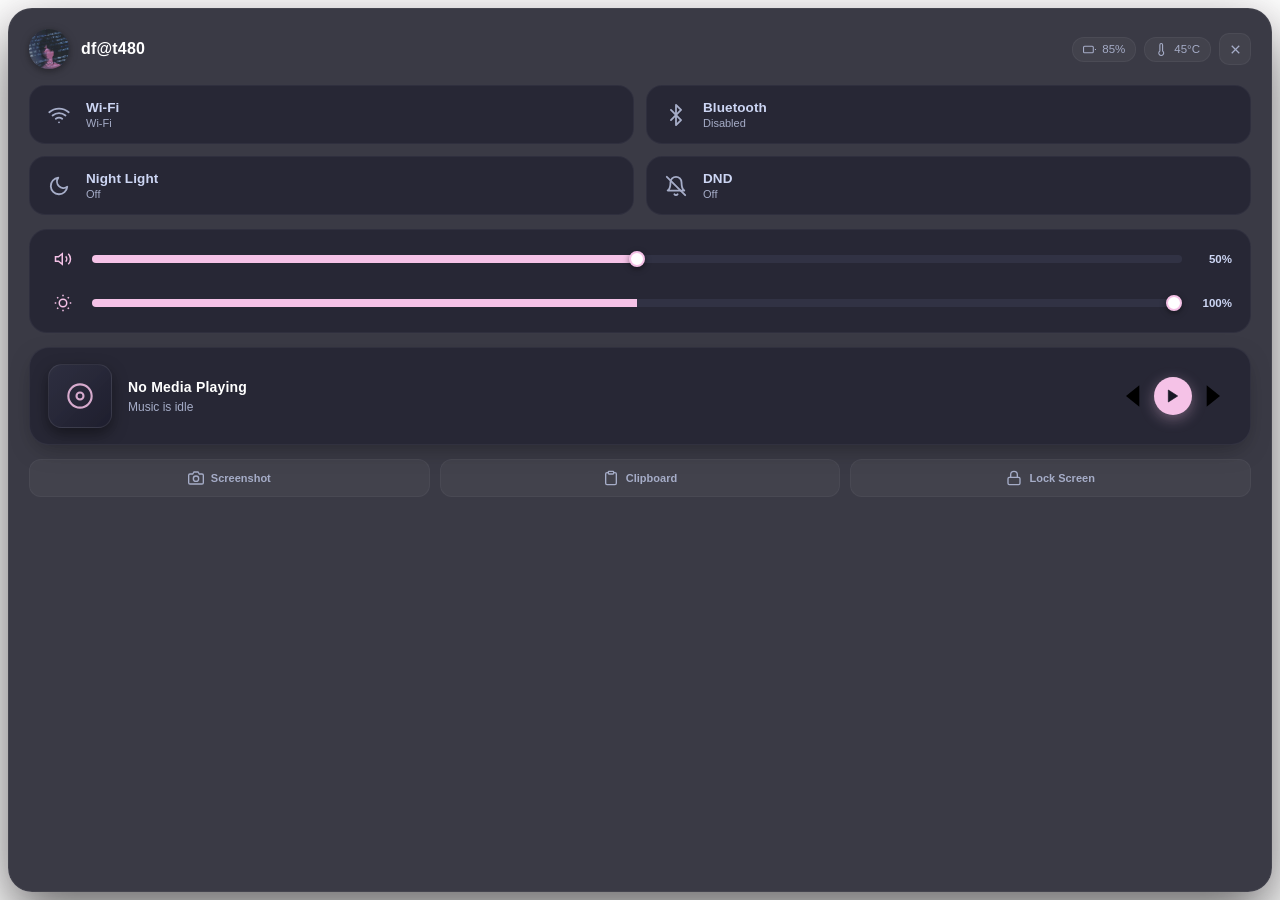
==== .local/share/bento-control/index.html @ 6d0f769f "refactor: rename caelestia to bento across repo & add real screenshot showcase" ====
<!DOCTYPE html>
<html lang="en">
<head>
  <meta charset="UTF-8">
  <meta name="viewport" content="width=device-width, initial-scale=1.0">
  <title>Bento Bento Control Center</title>
  <style>
    :root {
      --bg-base: rgba(24, 24, 37, 0.85);
      --card-bg: rgba(30, 30, 46, 0.65);
      --card-hover: rgba(49, 50, 68, 0.75);
      
      --accent: #f5c2e7;
      --accent-subtle: rgba(245, 194, 231, 0.14);
      --accent-glow: rgba(245, 194, 231, 0.35);
      --border-subtle: rgba(255, 255, 255, 0.05);
      --border-active: rgba(245, 194, 231, 0.45);
      
      --flamingo: #f5c2e7;
      --mauve: #cba6f7;
      --pink: #f5c2e7;
      --peach: #fab387;
      --yellow: #f9e2af;
      --green: #a6e3a1;
      --teal: #94e2d5;
      --sapphire: #74c7ec;
      --blue: #89b4fa;
      --red: #f38ba8;
      
      --text: #cdd6f4;
      --subtext: #a6adc8;
      --surface0: #313244;
      --surface1: #45475a;
      --mantle: #181825;
    }

    * {
      box-sizing: border-box;
      margin: 0;
      padding: 0;
      user-select: none;
      -webkit-user-select: none;
    }

    body {
      width: 100vw;
      height: 100vh;
      background: transparent;
      font-family: -apple-system, BlinkMacSystemFont, "JetBrains Mono", "SF Pro Display", "Inter", sans-serif;
      color: var(--text);
      overflow: hidden;
      display: flex;
      justify-content: center;
      align-items: center;
      padding: 8px;
    }

    .container {
      width: 100%;
      height: 100%;
      background: var(--bg-base);
      backdrop-filter: blur(32px) saturate(190%);
      -webkit-backdrop-filter: blur(32px) saturate(190%);
      border: 1px solid var(--border-subtle);
      border-radius: 24px;
      box-shadow: 0 24px 60px rgba(0, 0, 0, 0.6), 0 0 25px rgba(245, 194, 231, 0.08);
      display: flex;
      flex-direction: column;
      padding: 20px;
      gap: 14px;
      animation: modalFadeIn 0.22s cubic-bezier(0.16, 1, 0.3, 1);
    }

    @keyframes modalFadeIn {
      from {
        opacity: 0;
        transform: translateY(-8px) scale(0.98);
      }
      to {
        opacity: 1;
        transform: translateY(0) scale(1);
      }
    }

    /* ----------------------------------------------------
       1. HEADER ROW: Clear hierarchy, Bold username, Subtle stats
       ---------------------------------------------------- */
    .header {
      display: flex;
      align-items: center;
      justify-content: space-between;
      padding-bottom: 2px;
    }

    .user-profile {
      display: flex;
      align-items: center;
      gap: 12px;
    }

    .avatar-ring {
      width: 40px;
      height: 40px;
      border-radius: 50%;
      display: flex;
      align-items: center;
      justify-content: center;
      overflow: hidden;
      flex-shrink: 0;
      box-shadow: 0 2px 8px rgba(0, 0, 0, 0.4);
    }

    .avatar-img {
      width: 100%;
      height: 100%;
      object-fit: cover;
      display: block;
    }

    .user-meta {
      display: flex;
      flex-direction: column;
    }

    .user-name {
      font-size: 16px;
      font-weight: 700;
      letter-spacing: 0.2px;
      color: #ffffff;
    }

    .system-stats {
      display: flex;
      align-items: center;
      gap: 8px;
    }

    .stat-pill {
      background: rgba(255, 255, 255, 0.04);
      border: 1px solid rgba(255, 255, 255, 0.05);
      padding: 5px 10px;
      border-radius: 12px;
      font-size: 11.5px;
      font-weight: 500;
      display: flex;
      align-items: center;
      gap: 6px;
      color: var(--subtext);
      transition: all 0.2s ease;
    }

    .stat-pill:hover {
      background: rgba(255, 255, 255, 0.08);
      color: var(--text);
    }

    .stat-pill svg {
      width: 13px;
      height: 13px;
      fill: none;
      stroke: currentColor;
      stroke-width: 2;
    }

    .btn-icon {
      background: rgba(255, 255, 255, 0.04);
      border: 1px solid rgba(255, 255, 255, 0.05);
      color: var(--subtext);
      width: 32px;
      height: 32px;
      border-radius: 10px;
      display: flex;
      align-items: center;
      justify-content: center;
      cursor: pointer;
      transition: all 0.2s ease;
    }

    .btn-icon:hover {
      background: rgba(255, 255, 255, 0.1);
      color: #ffffff;
      transform: scale(1.05);
    }

    .btn-icon svg {
      width: 15px;
      height: 15px;
      stroke: currentColor;
      fill: none;
      stroke-width: 2;
    }

    /* ----------------------------------------------------
       2. TOGGLE GRID: Stateful 2x2 grid
          - Drop nested icon squircle boxes
          - Icon sits directly on card with tinting
          - Clean surface separation, no border clutter
       ---------------------------------------------------- */
    .toggle-grid {
      display: grid;
      grid-template-columns: 1fr 1fr;
      gap: 12px;
    }

    .toggle-card {
      background: var(--card-bg);
      border: 1px solid rgba(255, 255, 255, 0.04);
      border-radius: 16px;
      padding: 14px 16px;
      display: flex;
      align-items: center;
      gap: 14px;
      cursor: pointer;
      position: relative;
      overflow: hidden;
      transition: all 0.22s cubic-bezier(0.16, 1, 0.3, 1);
    }

    .toggle-card:hover {
      background: var(--card-hover);
      border-color: rgba(255, 255, 255, 0.08);
      transform: translateY(-1px);
    }

    .toggle-card:active {
      transform: scale(0.98);
    }

    .toggle-card.active {
      background: var(--accent-subtle);
      border-color: var(--border-active);
      box-shadow: 0 4px 20px -4px var(--accent-glow);
    }

    /* Direct icon placement: no nested squircle */
    .toggle-icon-box {
      width: 26px;
      height: 26px;
      background: transparent !important;
      border-radius: 0 !important;
      box-shadow: none !important;
      display: flex;
      align-items: center;
      justify-content: center;
      flex-shrink: 0;
    }

    .toggle-icon-box svg {
      width: 22px;
      height: 22px;
      stroke: var(--subtext);
      fill: none;
      stroke-width: 2;
      stroke-linecap: round;
      stroke-linejoin: round;
      transition: stroke 0.2s ease, transform 0.2s ease, filter 0.2s ease;
    }

    .toggle-card:hover .toggle-icon-box svg {
      stroke: var(--text);
      transform: scale(1.06);
    }

    .toggle-card.active .toggle-icon-box svg {
      stroke: var(--accent);
      filter: drop-shadow(0 0 6px var(--accent-glow));
    }

    .toggle-info {
      display: flex;
      flex-direction: column;
      overflow: hidden;
      min-width: 0;
    }

    .toggle-title {
      font-size: 13.5px;
      font-weight: 600;
      color: var(--text);
      letter-spacing: 0.1px;
    }

    .toggle-card.active .toggle-title {
      color: #ffffff;
      font-weight: 700;
    }

    .toggle-status {
      font-size: 11px;
      font-weight: 500;
      color: var(--subtext);
      white-space: nowrap;
      overflow: hidden;
      text-overflow: ellipsis;
      margin-top: 2px;
    }

    .toggle-card.active .toggle-status {
      color: var(--accent);
      font-weight: 600;
    }

    /* ----------------------------------------------------
       3. SLIDERS: Connected control group, unified accent fill
       ---------------------------------------------------- */
    .sliders-card {
      background: var(--card-bg);
      border: 1px solid rgba(255, 255, 255, 0.04);
      border-radius: 18px;
      padding: 14px 18px;
      display: flex;
      flex-direction: column;
      gap: 14px;
    }

    .slider-group {
      display: flex;
      align-items: center;
      gap: 14px;
    }

    .slider-btn {
      width: 30px;
      height: 30px;
      border-radius: 8px;
      background: transparent;
      border: none;
      color: var(--accent);
      display: flex;
      align-items: center;
      justify-content: center;
      cursor: pointer;
      flex-shrink: 0;
      transition: all 0.2s ease;
    }

    .slider-btn:hover {
      background: rgba(255, 255, 255, 0.06);
      transform: scale(1.08);
    }

    .slider-btn.muted {
      color: var(--red);
    }

    .slider-btn svg {
      width: 18px;
      height: 18px;
      stroke: currentColor;
      fill: none;
      stroke-width: 2;
    }

    .range-wrap {
      flex: 1;
      display: flex;
      align-items: center;
      position: relative;
    }

    input[type="range"] {
      -webkit-appearance: none;
      width: 100%;
      height: 20px;
      background: transparent;
      outline: none;
      cursor: pointer;
      margin: 0;
      padding: 0;
      --slider-color: var(--accent);
    }

    input[type="range"]::-webkit-slider-runnable-track {
      width: 100%;
      height: 8px;
      border-radius: 9999px;
      background: linear-gradient(to right, var(--slider-color) var(--slider-pct, 50%), var(--surface0) var(--slider-pct, 50%));
    }

    input[type="range"]::-webkit-slider-thumb {
      -webkit-appearance: none;
      width: 16px;
      height: 16px;
      border-radius: 50%;
      background: #ffffff;
      border: 2.5px solid var(--slider-color);
      box-shadow: 0 2px 6px rgba(0, 0, 0, 0.45);
      margin-top: -4px;
      cursor: pointer;
      transition: transform 0.15s ease, box-shadow 0.15s ease;
    }

    input[type="range"]:hover::-webkit-slider-thumb {
      transform: scale(1.15);
      box-shadow: 0 2px 8px rgba(0, 0, 0, 0.6), 0 0 10px var(--accent-glow);
    }

    input[type="range"]:active::-webkit-slider-thumb {
      transform: scale(1.25);
    }

    .slider-val {
      font-size: 11.5px;
      font-weight: 600;
      min-width: 36px;
      text-align: right;
      color: var(--text);
    }

    /* ----------------------------------------------------
       4. MEDIA PLAYER: Hero section with 64px art & breathing room
       ---------------------------------------------------- */
    .media-card {
      background: var(--card-bg);
      border: 1px solid rgba(255, 255, 255, 0.05);
      border-radius: 20px;
      padding: 16px 18px;
      display: flex;
      align-items: center;
      gap: 16px;
      position: relative;
      overflow: hidden;
      box-shadow: 0 8px 24px -6px rgba(0, 0, 0, 0.35);
      transition: all 0.25s cubic-bezier(0.16, 1, 0.3, 1);
    }

    .media-card:hover {
      background: var(--card-hover);
      border-color: rgba(255, 255, 255, 0.09);
    }

    .media-art {
      width: 64px;
      height: 64px;
      border-radius: 14px;
      background: linear-gradient(135deg, rgba(49, 50, 68, 0.8), rgba(30, 30, 46, 0.9));
      display: flex;
      align-items: center;
      justify-content: center;
      flex-shrink: 0;
      overflow: hidden;
      box-shadow: 0 6px 16px rgba(0, 0, 0, 0.45);
      border: 1px solid rgba(255, 255, 255, 0.08);
    }

    .media-art img {
      width: 100%;
      height: 100%;
      object-fit: cover;
      display: block;
    }

    .media-art svg {
      width: 28px;
      height: 28px;
      stroke: var(--accent);
      fill: none;
      stroke-width: 1.8;
      opacity: 0.85;
    }

    .media-details {
      flex: 1;
      overflow: hidden;
      display: flex;
      flex-direction: column;
      justify-content: center;
      min-width: 0;
    }

    .media-title {
      font-size: 14px;
      font-weight: 700;
      color: #ffffff;
      letter-spacing: 0.2px;
      white-space: nowrap;
      overflow: hidden;
      text-overflow: ellipsis;
      line-height: 1.3;
    }

    .media-artist {
      font-size: 12px;
      font-weight: 500;
      color: var(--subtext);
      white-space: nowrap;
      overflow: hidden;
      text-overflow: ellipsis;
      margin-top: 3px;
    }

    .media-controls {
      display: flex;
      align-items: center;
      gap: 8px;
      flex-shrink: 0;
    }

    .btn-media {
      background: transparent;
      border: none;
      color: var(--subtext);
      cursor: pointer;
      display: flex;
      align-items: center;
      justify-content: center;
      width: 32px;
      height: 32px;
      border-radius: 50%;
      transition: all 0.2s cubic-bezier(0.16, 1, 0.3, 1);
    }

    .btn-media:hover {
      color: #ffffff;
      background: rgba(255, 255, 255, 0.08);
      transform: scale(1.1);
    }

    .btn-media.play-pause {
      width: 38px;
      height: 38px;
      background: var(--accent);
      color: var(--mantle);
      box-shadow: 0 4px 14px var(--accent-glow);
    }

    .btn-media.play-pause:hover {
      transform: scale(1.08);
      filter: brightness(1.12);
      box-shadow: 0 6px 18px var(--accent-glow);
    }

    .btn-media.play-pause svg {
      width: 16px;
      height: 16px;
      stroke: var(--mantle);
      fill: var(--mantle);
    }

    /* ----------------------------------------------------
       5. QUICK ACTIONS: Differentiated from toggles
          - Horizontal flatter button-like pill treatment
          - Clear affordance as fire-once action buttons
       ---------------------------------------------------- */
    .actions-grid {
      display: grid;
      grid-template-columns: 1fr 1fr 1fr;
      gap: 10px;
    }

    .action-btn {
      background: rgba(255, 255, 255, 0.04);
      border: 1px solid rgba(255, 255, 255, 0.04);
      border-radius: 12px;
      padding: 10px 8px;
      display: flex;
      flex-direction: row;
      align-items: center;
      justify-content: center;
      gap: 7px;
      cursor: pointer;
      transition: all 0.2s ease;
      color: var(--subtext);
    }

    .action-btn:hover {
      background: rgba(255, 255, 255, 0.08);
      border-color: rgba(255, 255, 255, 0.1);
      color: #ffffff;
      transform: translateY(-1px);
    }

    .action-btn:active {
      transform: scale(0.96);
    }

    .action-btn svg {
      width: 16px;
      height: 16px;
      stroke: var(--subtext);
      fill: none;
      stroke-width: 2;
      transition: stroke 0.2s ease;
    }

    .action-btn:hover svg {
      stroke: var(--accent);
    }

    .action-btn span {
      font-size: 11px;
      font-weight: 600;
      color: inherit;
    }
  </style>
</head>
<body>

  <div class="container">
    <!-- Top Header -->
    <div class="header">
      <div class="user-profile">
        <div class="avatar-ring">
          <img src="avatar.jpeg" alt="avatar" class="avatar-img" id="userAvatar">
        </div>
        <div class="user-meta">
          <span class="user-name" id="userNameLabel">df@t480</span>
        </div>
      </div>

      <div class="system-stats">
        <div class="stat-pill" id="batPill" title="Battery">
          <svg viewBox="0 0 24 24"><rect x="1" y="6" width="18" height="12" rx="2" ry="2"></rect><line x1="23" y1="11" x2="23" y2="13"></line></svg>
          <span id="batPct">85%</span>
        </div>
        <div class="stat-pill" id="tempPill" title="CPU Temperature">
          <svg viewBox="0 0 24 24"><path d="M14 14.76V3.5a2.5 2.5 0 0 0-5 0v11.26a4.5 4.5 0 1 0 5 0z"></path></svg>
          <span id="cpuTemp">45°C</span>
        </div>
        <button class="btn-icon" id="btnClose" title="Close (Esc)">
          <svg viewBox="0 0 24 24"><line x1="18" y1="6" x2="6" y2="18"></line><line x1="6" y1="6" x2="18" y2="18"></line></svg>
        </button>
      </div>
    </div>

    <!-- 2x2 Bento Toggles (Stateful Controls) -->
    <div class="toggle-grid">
      <!-- Wi-Fi -->
      <div class="toggle-card" id="btnWifi">
        <div class="toggle-icon-box">
          <svg viewBox="0 0 24 24"><path d="M5 12.55a11 11 0 0 1 14.08 0"></path><path d="M1.42 9a16 16 0 0 1 21.16 0"></path><path d="M8.53 16.11a6 6 0 0 1 6.95 0"></path><line x1="12" y1="20" x2="12.01" y2="20"></line></svg>
        </div>
        <div class="toggle-info">
          <span class="toggle-title">Wi-Fi</span>
          <span class="toggle-status" id="wifiStatus">Wi-Fi</span>
        </div>
      </div>

      <!-- Bluetooth -->
      <div class="toggle-card" id="btnBt">
        <div class="toggle-icon-box">
          <svg viewBox="0 0 24 24"><polyline points="6.5 6.5 17.5 17.5 12 23 12 1 17.5 6.5 6.5 17.5"></polyline></svg>
        </div>
        <div class="toggle-info">
          <span class="toggle-title">Bluetooth</span>
          <span class="toggle-status" id="btStatus">Disabled</span>
        </div>
      </div>

      <!-- Night Light -->
      <div class="toggle-card" id="btnNightLight">
        <div class="toggle-icon-box">
          <svg viewBox="0 0 24 24"><path d="M21 12.79A9 9 0 1 1 11.21 3 7 7 0 0 0 21 12.79z"></path></svg>
        </div>
        <div class="toggle-info">
          <span class="toggle-title">Night Light</span>
          <span class="toggle-status" id="nightLightStatus">Off</span>
        </div>
      </div>

      <!-- Do Not Disturb -->
      <div class="toggle-card" id="btnDnd">
        <div class="toggle-icon-box">
          <svg viewBox="0 0 24 24"><path d="M18 8A6 6 0 0 0 6 8c0 7-3 9-3 9h18s-3-2-3-9"></path><path d="M13.73 21a2 2 0 0 1-3.46 0"></path><line x1="2" y1="2" x2="22" y2="22"></line></svg>
        </div>
        <div class="toggle-info">
          <span class="toggle-title">DND</span>
          <span class="toggle-status" id="dndStatus">Off</span>
        </div>
      </div>
    </div>

    <!-- Sliders (Unified Control Group) -->
    <div class="sliders-card">
      <!-- Volume -->
      <div class="slider-group">
        <button class="slider-btn" id="btnMute" title="Toggle Mute">
          <svg id="volIcon" viewBox="0 0 24 24"><polygon points="11 5 6 9 2 9 2 15 6 15 11 19 11 5"></polygon><path d="M19.07 4.93a10 10 0 0 1 0 14.14M15.54 8.46a5 5 0 0 1 0 7.07"></path></svg>
        </button>
        <div class="range-wrap">
          <input type="range" id="volSlider" min="0" max="100" value="50">
        </div>
        <span class="slider-val" id="volVal">50%</span>
      </div>

      <!-- Brightness -->
      <div class="slider-group">
        <button class="slider-btn" title="Brightness">
          <svg viewBox="0 0 24 24"><circle cx="12" cy="12" r="5"></circle><line x1="12" y1="1" x2="12" y2="3"></line><line x1="12" y1="21" x2="12" y2="23"></line><line x1="4.22" y1="4.22" x2="5.64" y2="5.64"></line><line x1="18.36" y1="18.36" x2="19.78" y2="19.78"></line><line x1="1" y1="12" x2="3" y2="12"></line><line x1="21" y1="12" x2="23" y2="12"></line><line x1="4.22" y1="19.78" x2="5.64" y2="18.36"></line><line x1="18.36" y1="5.64" x2="19.78" y2="4.22"></line></svg>
        </button>
        <div class="range-wrap">
          <input type="range" id="brightnessSlider" min="5" max="100" value="100">
        </div>
        <span class="slider-val" id="brightVal">100%</span>
      </div>
    </div>

    <!-- Media Player (Hero glanceable card) -->
    <div class="media-card">
      <div class="media-art" id="mediaArtBox">
        <svg viewBox="0 0 24 24"><circle cx="12" cy="12" r="10"></circle><circle cx="12" cy="12" r="3"></circle></svg>
      </div>
      <div class="media-details">
        <span class="media-title" id="mediaTitle">No Media Playing</span>
        <span class="media-artist" id="mediaArtist">Music is idle</span>
      </div>
      <div class="media-controls">
        <button class="btn-media" id="btnPrev" title="Previous">
          <svg viewBox="0 0 24 24"><polygon points="19 20 9 12 19 4 19 20"></polygon><line x1="5" y1="19" x2="5" y2="5" stroke-width="2"></line></svg>
        </button>
        <button class="btn-media play-pause" id="btnPlayPause" title="Play / Pause">
          <svg id="playIcon" viewBox="0 0 24 24"><polygon points="5 3 19 12 5 21 5 3"></polygon></svg>
        </button>
        <button class="btn-media" id="btnNext" title="Next">
          <svg viewBox="0 0 24 24"><polygon points="5 4 15 12 5 20 5 4"></polygon><line x1="19" y1="5" x2="19" y2="19" stroke-width="2"></line></svg>
        </button>
      </div>
    </div>

    <!-- Quick Bento Actions (Flatter button pills) -->
    <div class="actions-grid">
      <div class="action-btn" id="btnActionScreenshot">
        <svg viewBox="0 0 24 24"><path d="M23 19a2 2 0 0 1-2 2H3a2 2 0 0 1-2-2V8a2 2 0 0 1 2-2h4l2-3h6l2 3h4a2 2 0 0 1 2 2z"></path><circle cx="12" cy="13" r="4"></circle></svg>
        <span>Screenshot</span>
      </div>

      <div class="action-btn" id="btnActionClipboard">
        <svg viewBox="0 0 24 24"><path d="M16 4h2a2 2 0 0 1 2 2v14a2 2 0 0 1-2 2H6a2 2 0 0 1-2-2V6a2 2 0 0 1 2-2h2"></path><rect x="8" y="2" width="8" height="4" rx="1" ry="1"></rect></svg>
        <span>Clipboard</span>
      </div>

      <div class="action-btn" id="btnActionLock">
        <svg viewBox="0 0 24 24"><rect x="3" y="11" width="18" height="11" rx="2" ry="2"></rect><path d="M7 11V7a5 5 0 0 1 10 0v4"></path></svg>
        <span>Lock Screen</span>
      </div>
    </div>
  </div>

  <script>
    function sendAction(action, value = null) {
      if (window.webkit && window.webkit.messageHandlers && window.webkit.messageHandlers.control) {
        window.webkit.messageHandlers.control.postMessage(JSON.stringify({ action: action, value: value }));
      }
    }

    // State bindings
    const btnWifi = document.getElementById('btnWifi');
    const wifiStatus = document.getElementById('wifiStatus');
    const btnBt = document.getElementById('btnBt');
    const btStatus = document.getElementById('btStatus');
    const btnNightLight = document.getElementById('btnNightLight');
    const nightLightStatus = document.getElementById('nightLightStatus');
    const btnDnd = document.getElementById('btnDnd');
    const dndStatus = document.getElementById('dndStatus');

    const volSlider = document.getElementById('volSlider');
    const volVal = document.getElementById('volVal');
    const btnMute = document.getElementById('btnMute');
    const volIcon = document.getElementById('volIcon');

    const brightnessSlider = document.getElementById('brightnessSlider');
    const brightVal = document.getElementById('brightVal');

    const mediaArtBox = document.getElementById('mediaArtBox');
    const mediaTitle = document.getElementById('mediaTitle');
    const mediaArtist = document.getElementById('mediaArtist');
    const playIcon = document.getElementById('playIcon');

    const batPct = document.getElementById('batPct');
    const cpuTemp = document.getElementById('cpuTemp');
    const userNameLabel = document.getElementById('userNameLabel');

    let isUserDraggingVol = false;
    let isUserDraggingBright = false;

    // Listeners
    btnWifi.addEventListener('click', () => sendAction('toggle_wifi'));
    btnBt.addEventListener('click', () => sendAction('toggle_bluetooth'));
    btnNightLight.addEventListener('click', () => sendAction('toggle_nightlight'));
    btnDnd.addEventListener('click', () => sendAction('toggle_dnd'));

    btnMute.addEventListener('click', () => sendAction('toggle_mute'));

    volSlider.addEventListener('mousedown', () => isUserDraggingVol = true);
    window.addEventListener('mouseup', () => {
      if (isUserDraggingVol) {
        isUserDraggingVol = false;
        sendAction('set_volume', volSlider.value);
      }
      if (isUserDraggingBright) {
        isUserDraggingBright = false;
        sendAction('set_brightness', brightnessSlider.value);
      }
    });

    function setSliderPct(slider, val) {
      slider.value = val;
      slider.style.setProperty('--slider-pct', val + '%');
    }

    volSlider.addEventListener('input', (e) => {
      volVal.textContent = e.target.value + '%';
      volSlider.style.setProperty('--slider-pct', e.target.value + '%');
      sendAction('set_volume', e.target.value);
    });

    brightnessSlider.addEventListener('mousedown', () => isUserDraggingBright = true);
    brightnessSlider.addEventListener('input', (e) => {
      brightVal.textContent = e.target.value + '%';
      brightnessSlider.style.setProperty('--slider-pct', e.target.value + '%');
      sendAction('set_brightness', e.target.value);
    });

    document.getElementById('btnPrev').addEventListener('click', () => sendAction('media', 'prev'));
    document.getElementById('btnPlayPause').addEventListener('click', () => sendAction('media', 'play_pause'));
    document.getElementById('btnNext').addEventListener('click', () => sendAction('media', 'next'));

    document.getElementById('btnActionScreenshot').addEventListener('click', () => sendAction('action_screenshot'));
    document.getElementById('btnActionClipboard').addEventListener('click', () => sendAction('action_clipboard'));
    document.getElementById('btnActionLock').addEventListener('click', () => sendAction('action_lock'));
    document.getElementById('btnClose').addEventListener('click', () => sendAction('close'));

    document.addEventListener('keydown', (e) => {
      if (e.key === 'Escape') {
        sendAction('close');
      }
    });

    // Public update function called by Python
    window.updateControlCenter = function(state) {
      if (!state) return;

      if (state.user) {
        userNameLabel.textContent = state.user;
      }

      // Battery & Temp
      if (state.battery) {
        batPct.textContent = (state.battery.pct || 0) + '%';
        if (state.battery.charging) {
          batPct.textContent += ' ⚡';
        }
        if (state.battery.temp) {
          cpuTemp.textContent = state.battery.temp + '°C';
        }
      }

      // Wi-Fi
      if (state.wifi) {
        if (state.wifi.enabled) {
          btnWifi.classList.add('active');
          wifiStatus.textContent = state.wifi.ssid || 'Connected';
        } else {
          btnWifi.classList.remove('active');
          wifiStatus.textContent = 'Disabled';
        }
      }

      // Bluetooth
      if (state.bluetooth) {
        if (state.bluetooth.enabled) {
          btnBt.classList.add('active');
          btStatus.textContent = 'Enabled';
        } else {
          btnBt.classList.remove('active');
          btStatus.textContent = 'Disabled';
        }
      }

      // Night Light
      if (state.night_light) {
        btnNightLight.classList.add('active');
        nightLightStatus.textContent = 'Warm';
      } else {
        btnNightLight.classList.remove('active');
        nightLightStatus.textContent = 'Off';
      }

      // DND
      if (state.dnd) {
        btnDnd.classList.add('active');
        dndStatus.textContent = 'Silent';
      } else {
        btnDnd.classList.remove('active');
        dndStatus.textContent = 'Normal';
      }

      // Volume
      if (!isUserDraggingVol) {
        setSliderPct(volSlider, state.volume);
        if (state.muted) {
          volVal.textContent = 'Muted';
          btnMute.classList.add('muted');
          volIcon.innerHTML = '<line x1="1" y1="1" x2="23" y2="23"></line><polygon points="11 5 6 9 2 9 2 15 6 15 11 19 11 5"></polygon>';
        } else {
          volVal.textContent = state.volume + '%';
          btnMute.classList.remove('muted');
          volIcon.innerHTML = '<polygon points="11 5 6 9 2 9 2 15 6 15 11 19 11 5"></polygon><path d="M19.07 4.93a10 10 0 0 1 0 14.14M15.54 8.46a5 5 0 0 1 0 7.07"></path>';
        }
      }

      // Brightness
      if (!isUserDraggingBright) {
        setSliderPct(brightnessSlider, state.brightness);
        brightVal.textContent = state.brightness + '%';
      }

      // Media
      if (state.media && state.media.active) {
        mediaTitle.textContent = state.media.title;
        mediaArtist.textContent = state.media.artist || 'Unknown Artist';
        if (state.media.art) {
          mediaArtBox.innerHTML = `<img src="${state.media.art}" alt="art">`;
        } else {
          mediaArtBox.innerHTML = '<svg viewBox="0 0 24 24"><circle cx="12" cy="12" r="10"></circle><circle cx="12" cy="12" r="3"></circle></svg>';
        }

        if (state.media.status === 'Playing') {
          playIcon.innerHTML = '<rect x="6" y="4" width="4" height="16"></rect><rect x="14" y="4" width="4" height="16"></rect>';
        } else {
          playIcon.innerHTML = '<polygon points="5 3 19 12 5 21 5 3"></polygon>';
        }
      } else {
        mediaTitle.textContent = 'No Media Playing';
        mediaArtist.textContent = 'Music is idle';
        mediaArtBox.innerHTML = '<svg viewBox="0 0 24 24"><circle cx="12" cy="12" r="10"></circle><circle cx="12" cy="12" r="3"></circle></svg>';
        playIcon.innerHTML = '<polygon points="5 3 19 12 5 21 5 3"></polygon>';
      }
      sendAction("ready");
    };
    sendAction("ready");
  </script>
</body>
</html>
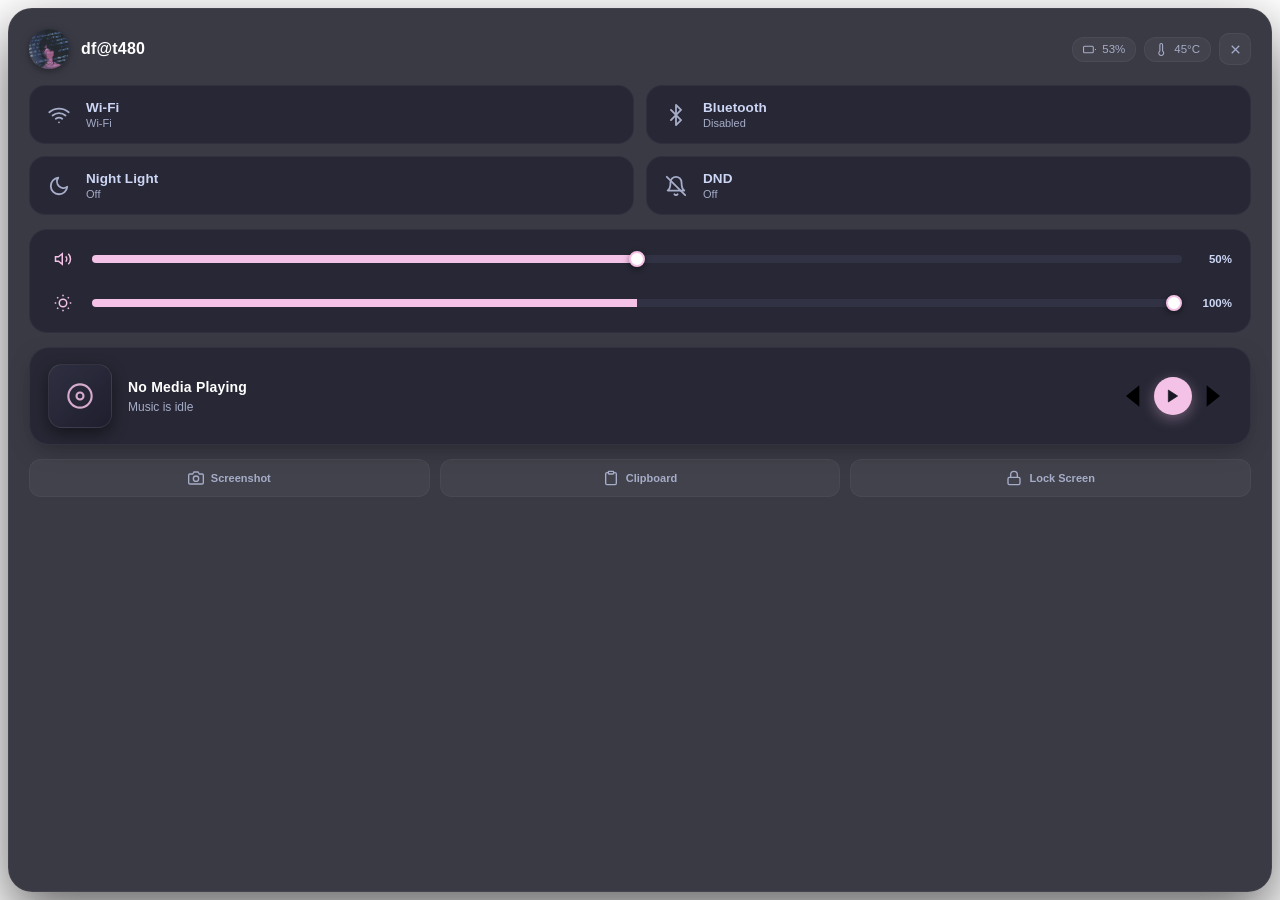
==== commit 2bf0d370: "fix(ui): eliminate rectangular window shadows, sync dynamic workspace panel theming, fix dual-batter" ====
--- a/.local/share/bento-control/index.html
+++ b/.local/share/bento-control/index.html
@@ -162,6 +162,27 @@
       stroke-width: 2;
     }
 
+    .stat-pill svg.charging-bolt {
+      width: 13px;
+      height: 13px;
+      fill: var(--accent) !important;
+      stroke: var(--accent) !important;
+      stroke-width: 1px;
+      filter: drop-shadow(0 0 5px var(--accent));
+      display: inline-block;
+      margin-left: 2px;
+      animation: pulse-charge 2s infinite ease-in-out;
+    }
+
+    @keyframes pulse-charge {
+      0%, 100% { opacity: 0.85; transform: scale(1); }
+      50% { opacity: 1; transform: scale(1.18); filter: drop-shadow(0 0 8px var(--accent)); }
+    }
+
+    .stat-pill svg.charging-bolt.hidden {
+      display: none !important;
+    }
+
     .btn-icon {
       background: rgba(255, 255, 255, 0.04);
       border: 1px solid rgba(255, 255, 255, 0.05);
@@ -611,7 +632,8 @@
       <div class="system-stats">
         <div class="stat-pill" id="batPill" title="Battery">
           <svg viewBox="0 0 24 24"><rect x="1" y="6" width="18" height="12" rx="2" ry="2"></rect><line x1="23" y1="11" x2="23" y2="13"></line></svg>
-          <span id="batPct">85%</span>
+          <span id="batPct">53%</span>
+          <svg id="batChargingIcon" class="charging-bolt hidden" viewBox="0 0 24 24"><polygon points="13 2 3 14 12 14 11 22 21 10 12 10 13 2"></polygon></svg>
         </div>
         <div class="stat-pill" id="tempPill" title="CPU Temperature">
           <svg viewBox="0 0 24 24"><path d="M14 14.76V3.5a2.5 2.5 0 0 0-5 0v11.26a4.5 4.5 0 1 0 5 0z"></path></svg>
@@ -837,8 +859,13 @@
       // Battery & Temp
       if (state.battery) {
         batPct.textContent = (state.battery.pct || 0) + '%';
-        if (state.battery.charging) {
-          batPct.textContent += ' ⚡';
+        const chargingIcon = document.getElementById('batChargingIcon');
+        if (chargingIcon) {
+          if (state.battery.charging) {
+            chargingIcon.classList.remove('hidden');
+          } else {
+            chargingIcon.classList.add('hidden');
+          }
         }
         if (state.battery.temp) {
           cpuTemp.textContent = state.battery.temp + '°C';
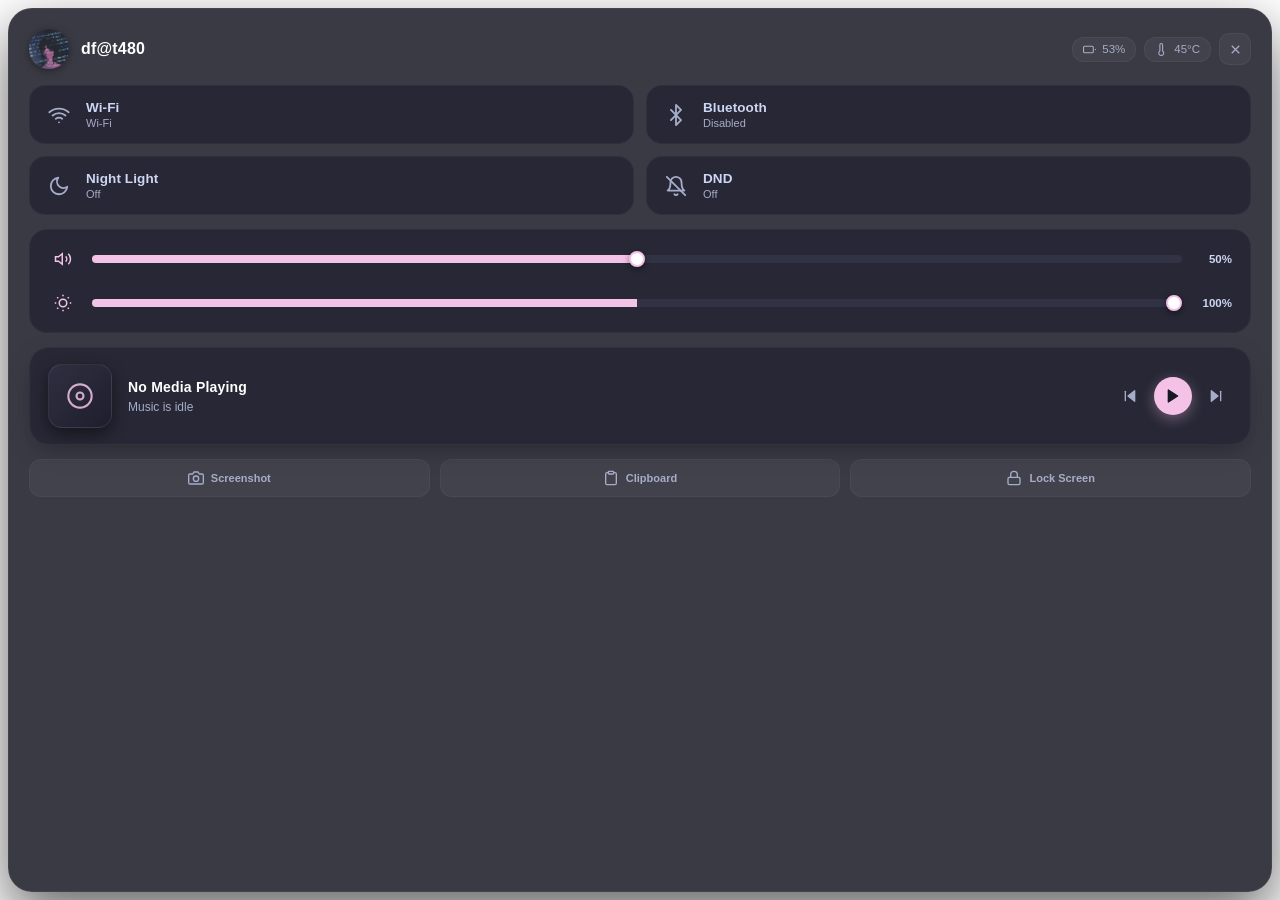
==== commit 774922cb: "feat(bento): optimize lockscreen, control center, and terminal daemon" ====
--- a/.local/share/bento-control/index.html
+++ b/.local/share/bento-control/index.html
@@ -537,6 +537,21 @@
       transform: scale(1.1);
     }
 
+    .btn-media:active {
+      transform: scale(0.94);
+    }
+
+    .btn-media svg {
+      width: 16px;
+      height: 16px;
+      fill: currentColor;
+      stroke: currentColor;
+      stroke-width: 2;
+      stroke-linecap: round;
+      stroke-linejoin: round;
+      display: block;
+    }
+
     .btn-media.play-pause {
       width: 38px;
       height: 38px;
@@ -551,11 +566,18 @@
       box-shadow: 0 6px 18px var(--accent-glow);
     }
 
+    .btn-media.play-pause:active {
+      transform: scale(0.96);
+    }
+
     .btn-media.play-pause svg {
       width: 16px;
       height: 16px;
       stroke: var(--mantle);
       fill: var(--mantle);
+      stroke-width: 2;
+      stroke-linecap: round;
+      stroke-linejoin: round;
     }
 
     /* ----------------------------------------------------
@@ -727,14 +749,14 @@
         <span class="media-artist" id="mediaArtist">Music is idle</span>
       </div>
       <div class="media-controls">
-        <button class="btn-media" id="btnPrev" title="Previous">
-          <svg viewBox="0 0 24 24"><polygon points="19 20 9 12 19 4 19 20"></polygon><line x1="5" y1="19" x2="5" y2="5" stroke-width="2"></line></svg>
+        <button class="btn-media" id="btnPrev" title="Previous Track">
+          <svg viewBox="0 0 24 24"><polygon points="19 20 9 12 19 4 19 20"></polygon><line x1="5" y1="19" x2="5" y2="5"></line></svg>
         </button>
         <button class="btn-media play-pause" id="btnPlayPause" title="Play / Pause">
           <svg id="playIcon" viewBox="0 0 24 24"><polygon points="5 3 19 12 5 21 5 3"></polygon></svg>
         </button>
-        <button class="btn-media" id="btnNext" title="Next">
-          <svg viewBox="0 0 24 24"><polygon points="5 4 15 12 5 20 5 4"></polygon><line x1="19" y1="5" x2="19" y2="19" stroke-width="2"></line></svg>
+        <button class="btn-media" id="btnNext" title="Next Track">
+          <svg viewBox="0 0 24 24"><polygon points="5 4 15 12 5 20 5 4"></polygon><line x1="19" y1="5" x2="19" y2="19"></line></svg>
         </button>
       </div>
     </div>
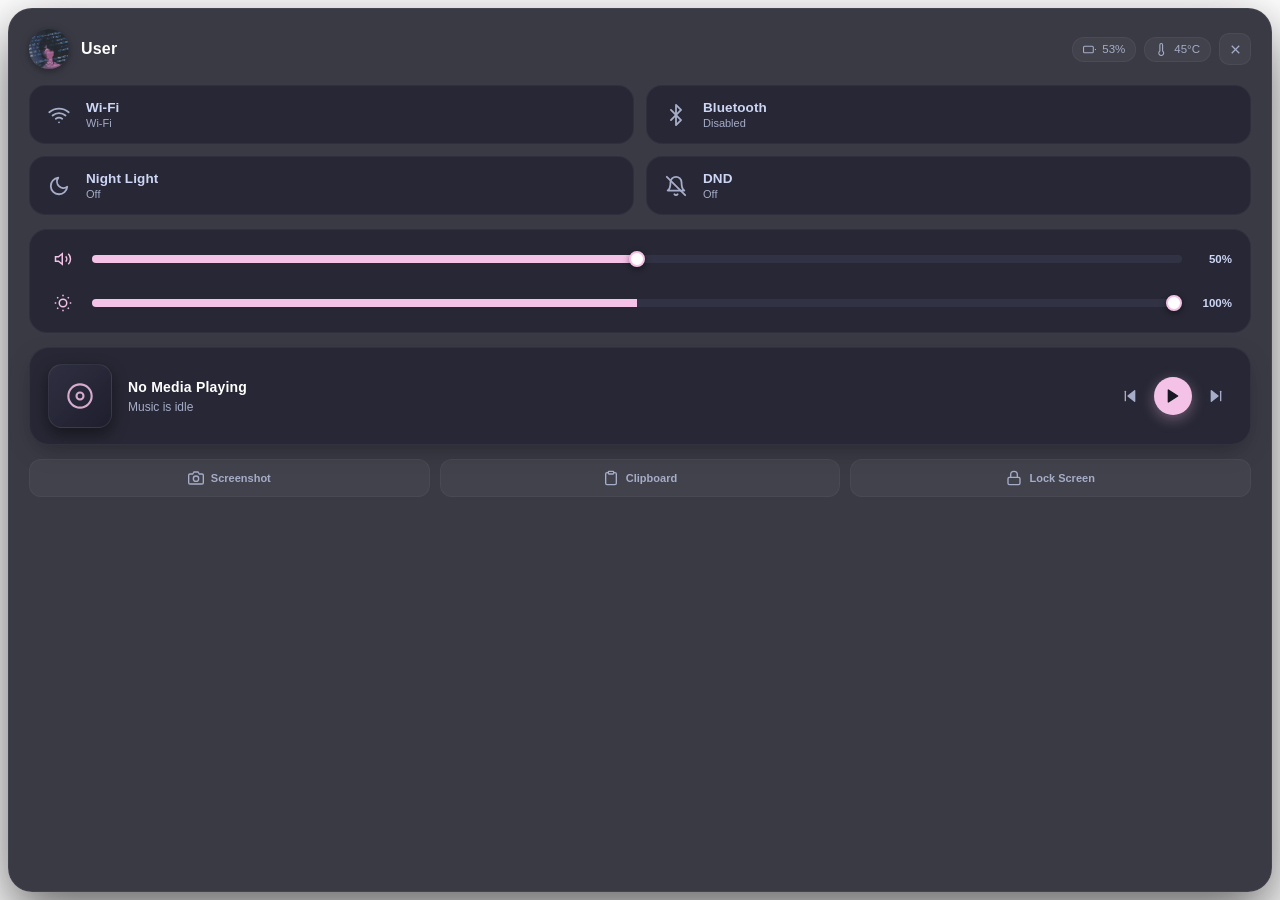
==== commit 2d30f176: "refactor(bento): use dynamic hostname and generalize system specs in control center and lockscreen" ====
--- a/.local/share/bento-control/index.html
+++ b/.local/share/bento-control/index.html
@@ -647,7 +647,7 @@
           <img src="avatar.jpeg" alt="avatar" class="avatar-img" id="userAvatar">
         </div>
         <div class="user-meta">
-          <span class="user-name" id="userNameLabel">df@t480</span>
+          <span class="user-name" id="userNameLabel">User</span>
         </div>
       </div>
 
